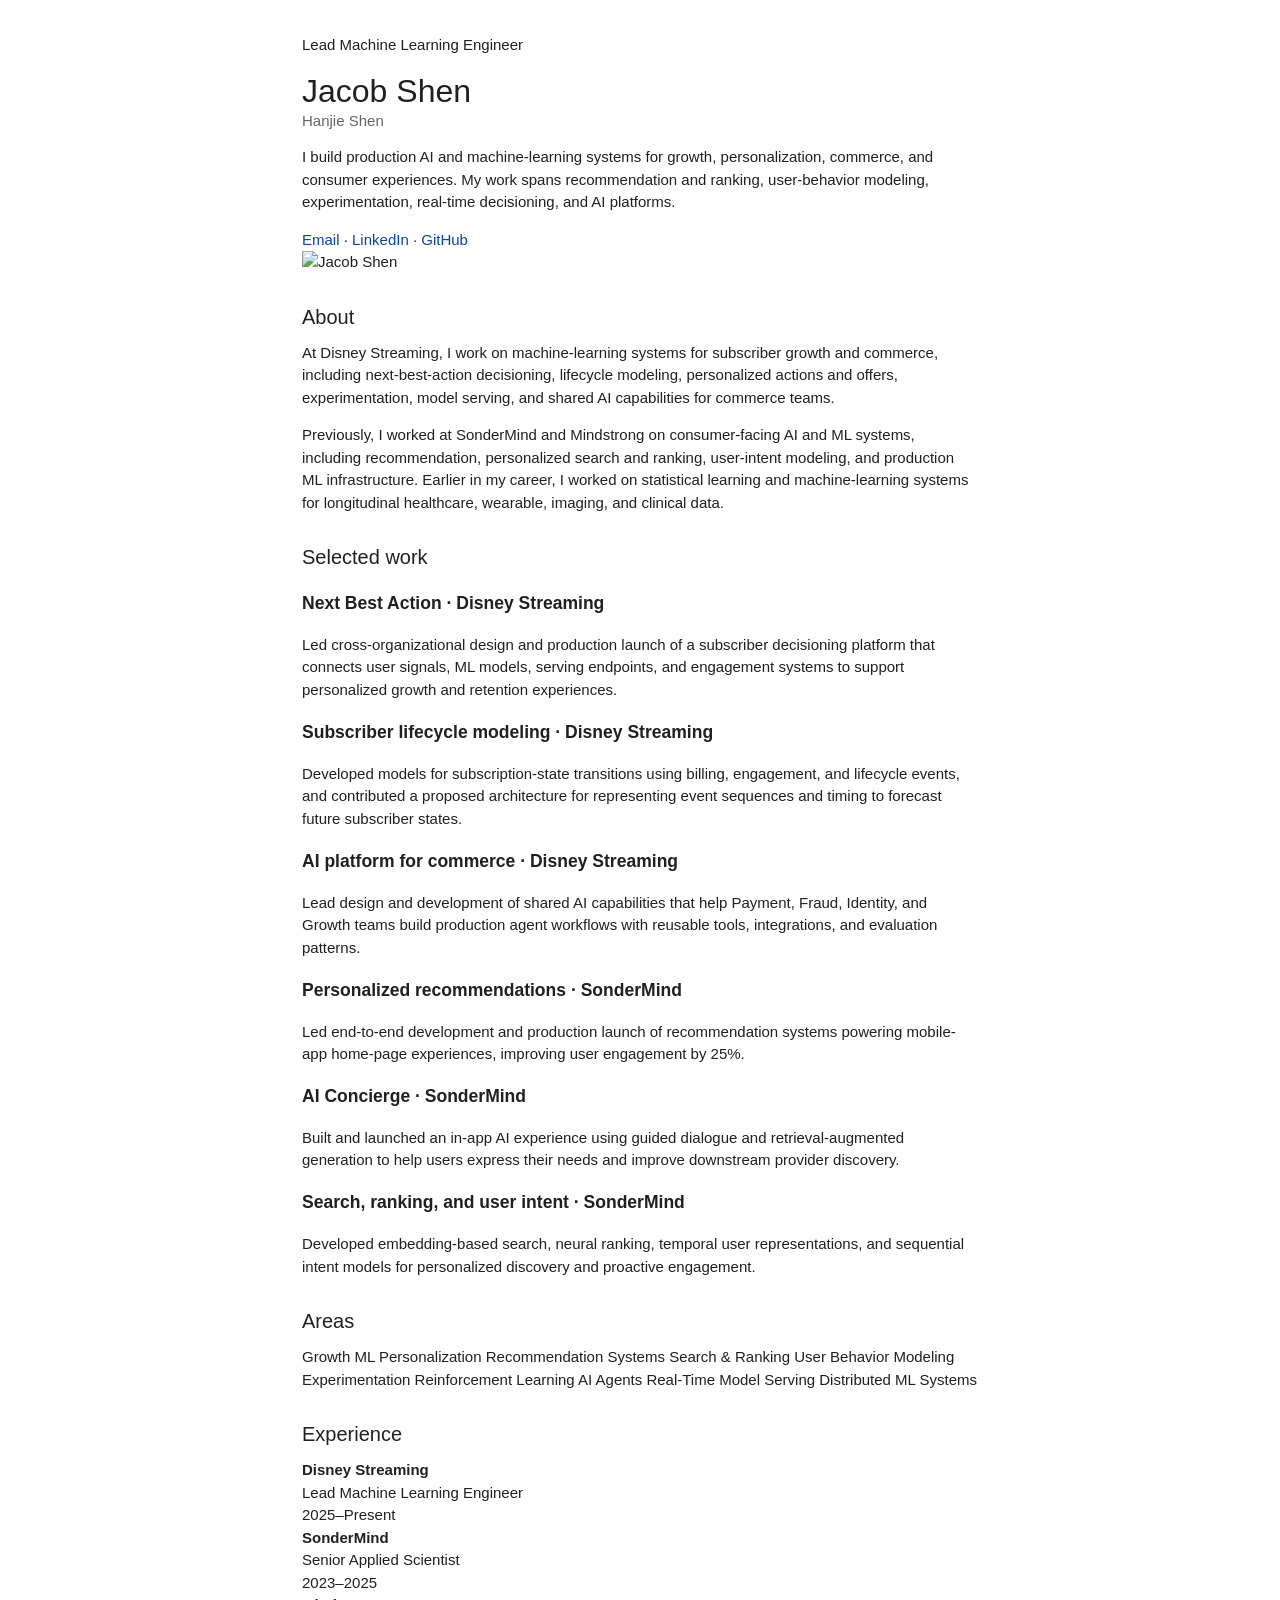
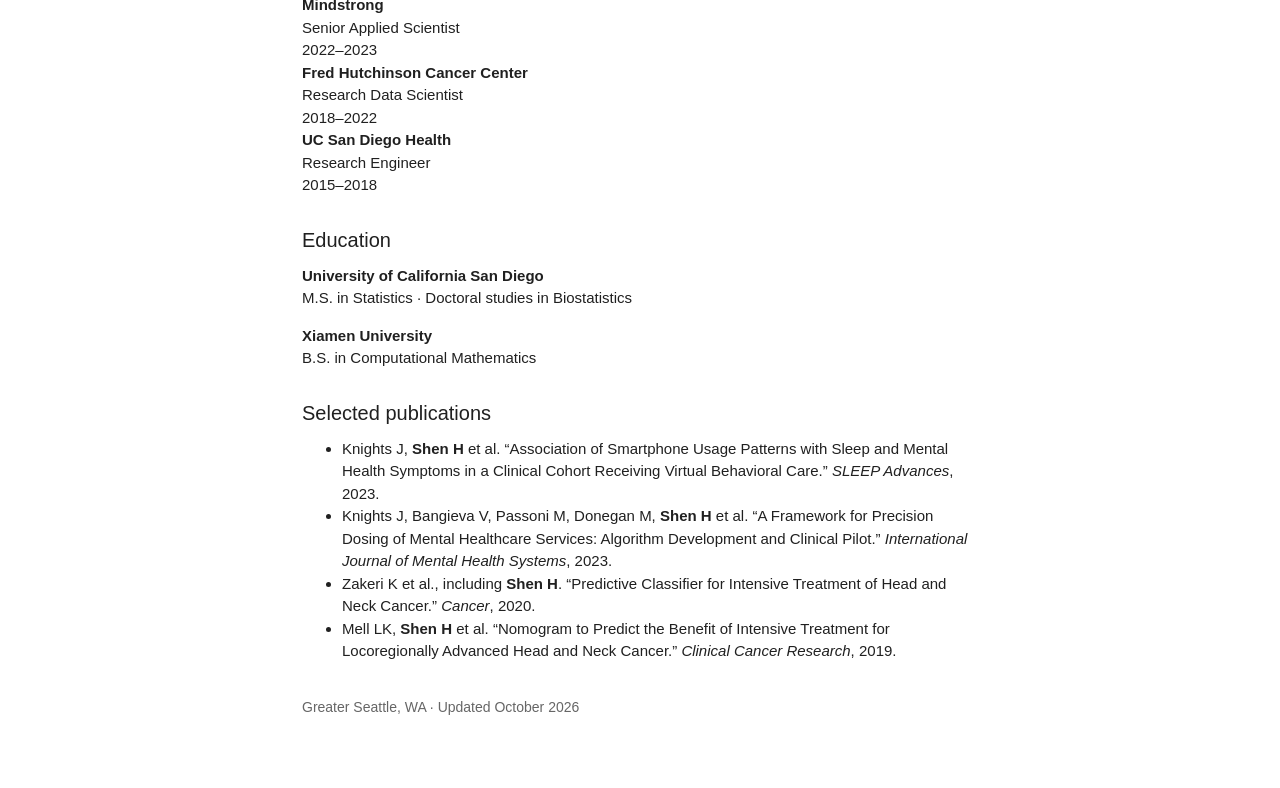
==== index.html @ 27d429d8 "Refine personal website content and structure" ====
<!doctype html>
<html lang="en">
  <head>
    <meta charset="utf-8" />
    <meta name="viewport" content="width=device-width, initial-scale=1" />
    <meta
      name="description"
      content="Jacob Shen is a Lead Machine Learning Engineer focused on growth, personalization, commerce, recommendation systems, and production AI platforms."
    />
    <title>Jacob Shen | Machine Learning Engineer</title>
    <link rel="stylesheet" href="styles.css" />
  </head>
  <body>
    <main>
      <header class="hero">
        <div class="hero-copy">
          <p class="eyebrow">Lead Machine Learning Engineer</p>
          <h1>Jacob Shen</h1>
          <p class="name-alt">Hanjie Shen</p>
          <p class="hero-text">
            I build production AI and machine-learning systems for growth, personalization,
            commerce, and consumer experiences. My work spans recommendation and ranking,
            user-behavior modeling, experimentation, real-time decisioning, and AI platforms.
          </p>
          <p class="links">
            <a href="mailto:jacobshen18@gmail.com">Email</a>
            <span>·</span>
            <a href="https://www.linkedin.com/in/jacobshen18/">LinkedIn</a>
            <span>·</span>
            <a href="https://github.com/jacobshen18">GitHub</a>
          </p>
        </div>
        <img
          src="https://avatars.githubusercontent.com/u/14798768?v=4"
          alt="Jacob Shen"
          class="portrait"
        />
      </header>

      <section>
        <h2>About</h2>
        <p>
          At Disney Streaming, I work on machine-learning systems for subscriber growth and
          commerce, including next-best-action decisioning, lifecycle modeling, personalized
          actions and offers, experimentation, model serving, and shared AI capabilities for
          commerce teams.
        </p>
        <p>
          Previously, I worked at SonderMind and Mindstrong on consumer-facing AI and ML systems,
          including recommendation, personalized search and ranking, user-intent modeling, and
          production ML infrastructure. Earlier in my career, I worked on statistical learning and
          machine-learning systems for longitudinal healthcare, wearable, imaging, and clinical data.
        </p>
      </section>

      <section>
        <h2>Selected work</h2>
        <div class="work-list">
          <article class="work-item">
            <h3>Next Best Action · Disney Streaming</h3>
            <p>
              Led cross-organizational design and production launch of a subscriber decisioning
              platform that connects user signals, ML models, serving endpoints, and engagement
              systems to support personalized growth and retention experiences.
            </p>
          </article>

          <article class="work-item">
            <h3>Subscriber lifecycle modeling · Disney Streaming</h3>
            <p>
              Developed models for subscription-state transitions using billing, engagement, and
              lifecycle events, and contributed a proposed architecture for representing event
              sequences and timing to forecast future subscriber states.
            </p>
          </article>

          <article class="work-item">
            <h3>AI platform for commerce · Disney Streaming</h3>
            <p>
              Lead design and development of shared AI capabilities that help Payment, Fraud,
              Identity, and Growth teams build production agent workflows with reusable tools,
              integrations, and evaluation patterns.
            </p>
          </article>

          <article class="work-item">
            <h3>Personalized recommendations · SonderMind</h3>
            <p>
              Led end-to-end development and production launch of recommendation systems powering
              mobile-app home-page experiences, improving user engagement by 25%.
            </p>
          </article>

          <article class="work-item">
            <h3>AI Concierge · SonderMind</h3>
            <p>
              Built and launched an in-app AI experience using guided dialogue and retrieval-augmented
              generation to help users express their needs and improve downstream provider discovery.
            </p>
          </article>

          <article class="work-item">
            <h3>Search, ranking, and user intent · SonderMind</h3>
            <p>
              Developed embedding-based search, neural ranking, temporal user representations, and
              sequential intent models for personalized discovery and proactive engagement.
            </p>
          </article>
        </div>
      </section>

      <section>
        <h2>Areas</h2>
        <div class="tags" aria-label="Areas of expertise">
          <span>Growth ML</span>
          <span>Personalization</span>
          <span>Recommendation Systems</span>
          <span>Search &amp; Ranking</span>
          <span>User Behavior Modeling</span>
          <span>Experimentation</span>
          <span>Reinforcement Learning</span>
          <span>AI Agents</span>
          <span>Real-Time Model Serving</span>
          <span>Distributed ML Systems</span>
        </div>
      </section>

      <section>
        <h2>Experience</h2>
        <div class="timeline">
          <div class="timeline-row">
            <div><strong>Disney Streaming</strong><br /><span>Lead Machine Learning Engineer</span></div>
            <time>2025–Present</time>
          </div>
          <div class="timeline-row">
            <div><strong>SonderMind</strong><br /><span>Senior Applied Scientist</span></div>
            <time>2023–2025</time>
          </div>
          <div class="timeline-row">
            <div><strong>Mindstrong</strong><br /><span>Senior Applied Scientist</span></div>
            <time>2022–2023</time>
          </div>
          <div class="timeline-row">
            <div><strong>Fred Hutchinson Cancer Center</strong><br /><span>Research Data Scientist</span></div>
            <time>2018–2022</time>
          </div>
          <div class="timeline-row">
            <div><strong>UC San Diego Health</strong><br /><span>Research Engineer</span></div>
            <time>2015–2018</time>
          </div>
        </div>
      </section>

      <section>
        <h2>Education</h2>
        <p>
          <strong>University of California San Diego</strong><br />
          M.S. in Statistics · Doctoral studies in Biostatistics
        </p>
        <p>
          <strong>Xiamen University</strong><br />
          B.S. in Computational Mathematics
        </p>
      </section>

      <section>
        <h2>Selected publications</h2>
        <ul class="publications">
          <li>
            Knights J, <strong>Shen H</strong> et al. “Association of Smartphone Usage Patterns with
            Sleep and Mental Health Symptoms in a Clinical Cohort Receiving Virtual Behavioral Care.”
            <em>SLEEP Advances</em>, 2023.
          </li>
          <li>
            Knights J, Bangieva V, Passoni M, Donegan M, <strong>Shen H</strong> et al. “A Framework
            for Precision Dosing of Mental Healthcare Services: Algorithm Development and Clinical
            Pilot.” <em>International Journal of Mental Health Systems</em>, 2023.
          </li>
          <li>
            Zakeri K et al., including <strong>Shen H</strong>. “Predictive Classifier for Intensive
            Treatment of Head and Neck Cancer.” <em>Cancer</em>, 2020.
          </li>
          <li>
            Mell LK, <strong>Shen H</strong> et al. “Nomogram to Predict the Benefit of Intensive
            Treatment for Locoregionally Advanced Head and Neck Cancer.”
            <em>Clinical Cancer Research</em>, 2019.
          </li>
        </ul>
      </section>

      <footer>
        <p>Greater Seattle, WA · Updated October 2026</p>
      </footer>
    </main>
  </body>
</html>
---- styles.css ----
:root {
  --text: #202020;
  --muted: #666666;
  --link: #0645ad;
  --rule: #dddddd;
}

* {
  box-sizing: border-box;
}

body {
  margin: 0;
  color: var(--text);
  background: #ffffff;
  font-family: Arial, Helvetica, sans-serif;
  font-size: 15px;
  line-height: 1.5;
}

main {
  max-width: 720px;
  margin: 0 auto;
  padding: 34px 22px 56px;
}

h1,
h2,
p,
ul {
  margin-top: 0;
}

h1 {
  margin-bottom: 0;
  font-size: 32px;
  font-weight: 500;
  line-height: 1.2;
}

h2 {
  margin: 28px 0 10px;
  font-size: 20px;
  font-weight: 500;
}

a {
  color: var(--link);
  text-decoration: none;
}

a:hover {
  text-decoration: underline;
}

.name-alt {
  color: var(--muted);
  margin-bottom: 14px;
}

.intro-block {
  display: grid;
  grid-template-columns: minmax(0, 1fr) 150px;
  gap: 22px;
  align-items: start;
  margin-bottom: 18px;
}

.links {
  margin-bottom: 0;
}

.portrait {
  width: 150px;
  height: 150px;
  object-fit: cover;
}

footer {
  margin-top: 34px;
  color: var(--muted);
  font-size: 14px;
}

@media (max-width: 620px) {
  body {
    font-size: 16px;
  }

  main {
    padding: 28px 18px 48px;
  }

  .intro-block {
    grid-template-columns: 1fr;
  }

  .portrait {
    width: 150px;
    height: 150px;
  }
}
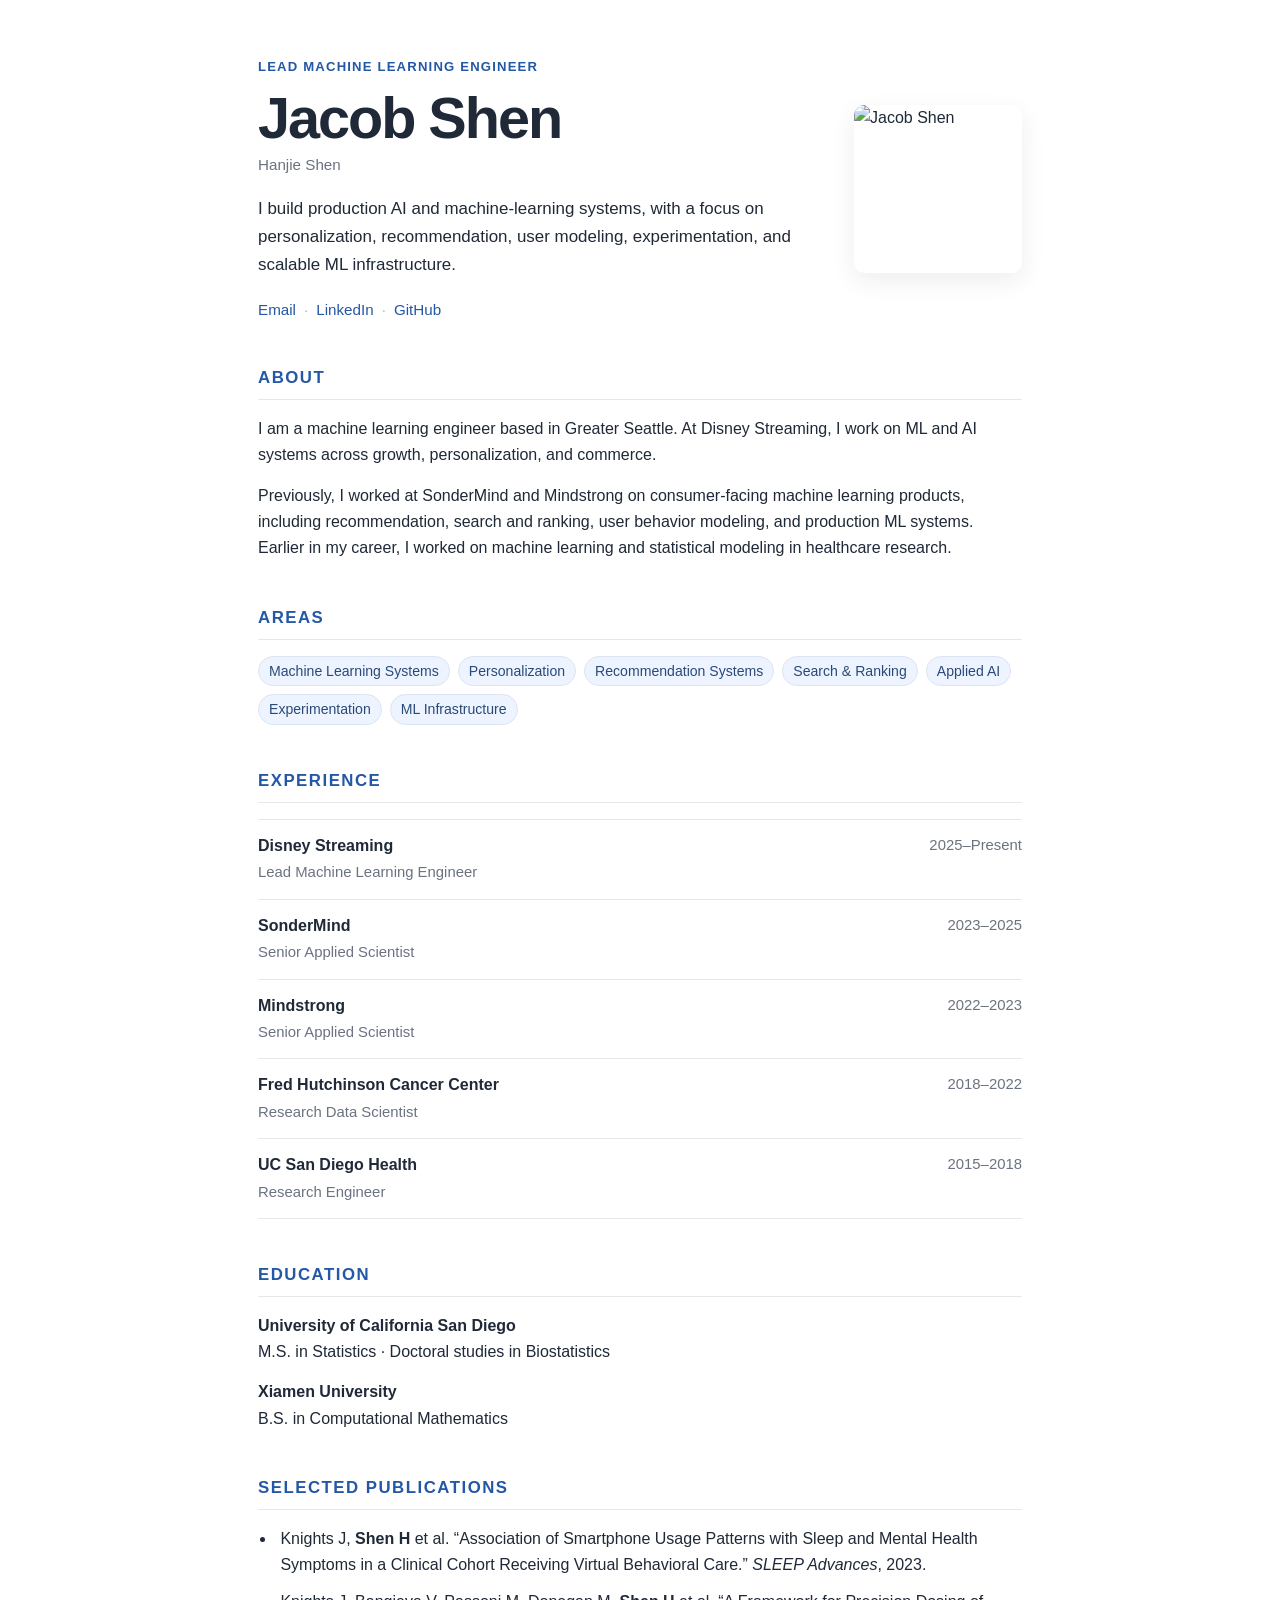
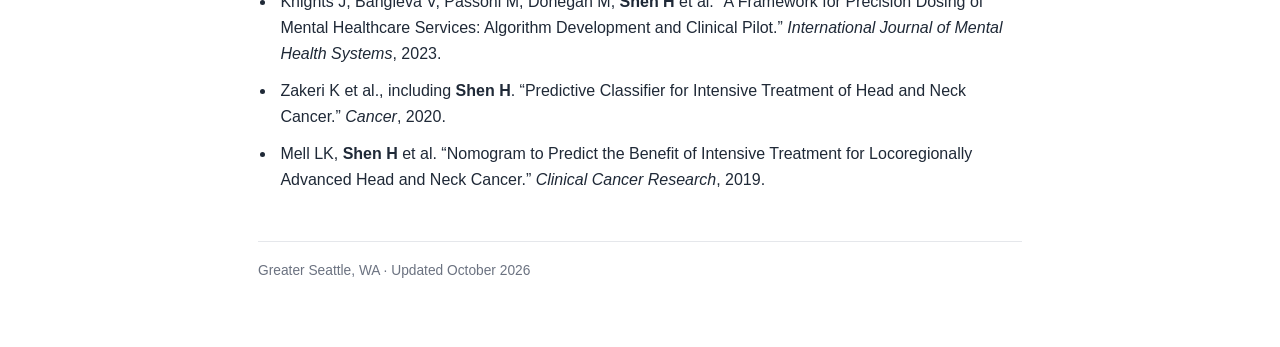
==== commit 3b279f36: "Simplify personal site content" ====
--- a/index.html
+++ b/index.html
@@ -5,7 +5,7 @@
     <meta name="viewport" content="width=device-width, initial-scale=1" />
     <meta
       name="description"
-      content="Jacob Shen is a Lead Machine Learning Engineer focused on growth, personalization, commerce, recommendation systems, and production AI platforms."
+      content="Jacob Shen is a Lead Machine Learning Engineer working on production AI and machine learning systems."
     />
     <title>Jacob Shen | Machine Learning Engineer</title>
     <link rel="stylesheet" href="styles.css" />
@@ -18,9 +18,8 @@
           <h1>Jacob Shen</h1>
           <p class="name-alt">Hanjie Shen</p>
           <p class="hero-text">
-            I build production AI and machine-learning systems for growth, personalization,
-            commerce, and consumer experiences. My work spans recommendation and ranking,
-            user-behavior modeling, experimentation, real-time decisioning, and AI platforms.
+            I build production AI and machine-learning systems, with a focus on personalization,
+            recommendation, user modeling, experimentation, and scalable ML infrastructure.
           </p>
           <p class="links">
             <a href="mailto:jacobshen18@gmail.com">Email</a>
@@ -40,88 +39,27 @@
       <section>
         <h2>About</h2>
         <p>
-          At Disney Streaming, I work on machine-learning systems for subscriber growth and
-          commerce, including next-best-action decisioning, lifecycle modeling, personalized
-          actions and offers, experimentation, model serving, and shared AI capabilities for
-          commerce teams.
+          I am a machine learning engineer based in Greater Seattle. At Disney Streaming, I work on
+          ML and AI systems across growth, personalization, and commerce.
         </p>
         <p>
-          Previously, I worked at SonderMind and Mindstrong on consumer-facing AI and ML systems,
-          including recommendation, personalized search and ranking, user-intent modeling, and
-          production ML infrastructure. Earlier in my career, I worked on statistical learning and
-          machine-learning systems for longitudinal healthcare, wearable, imaging, and clinical data.
+          Previously, I worked at SonderMind and Mindstrong on consumer-facing machine learning
+          products, including recommendation, search and ranking, user behavior modeling, and
+          production ML systems. Earlier in my career, I worked on machine learning and statistical
+          modeling in healthcare research.
         </p>
-      </section>
-
-      <section>
-        <h2>Selected work</h2>
-        <div class="work-list">
-          <article class="work-item">
-            <h3>Next Best Action · Disney Streaming</h3>
-            <p>
-              Led cross-organizational design and production launch of a subscriber decisioning
-              platform that connects user signals, ML models, serving endpoints, and engagement
-              systems to support personalized growth and retention experiences.
-            </p>
-          </article>
-
-          <article class="work-item">
-            <h3>Subscriber lifecycle modeling · Disney Streaming</h3>
-            <p>
-              Developed models for subscription-state transitions using billing, engagement, and
-              lifecycle events, and contributed a proposed architecture for representing event
-              sequences and timing to forecast future subscriber states.
-            </p>
-          </article>
-
-          <article class="work-item">
-            <h3>AI platform for commerce · Disney Streaming</h3>
-            <p>
-              Lead design and development of shared AI capabilities that help Payment, Fraud,
-              Identity, and Growth teams build production agent workflows with reusable tools,
-              integrations, and evaluation patterns.
-            </p>
-          </article>
-
-          <article class="work-item">
-            <h3>Personalized recommendations · SonderMind</h3>
-            <p>
-              Led end-to-end development and production launch of recommendation systems powering
-              mobile-app home-page experiences, improving user engagement by 25%.
-            </p>
-          </article>
-
-          <article class="work-item">
-            <h3>AI Concierge · SonderMind</h3>
-            <p>
-              Built and launched an in-app AI experience using guided dialogue and retrieval-augmented
-              generation to help users express their needs and improve downstream provider discovery.
-            </p>
-          </article>
-
-          <article class="work-item">
-            <h3>Search, ranking, and user intent · SonderMind</h3>
-            <p>
-              Developed embedding-based search, neural ranking, temporal user representations, and
-              sequential intent models for personalized discovery and proactive engagement.
-            </p>
-          </article>
-        </div>
       </section>
 
       <section>
         <h2>Areas</h2>
         <div class="tags" aria-label="Areas of expertise">
-          <span>Growth ML</span>
+          <span>Machine Learning Systems</span>
           <span>Personalization</span>
           <span>Recommendation Systems</span>
           <span>Search &amp; Ranking</span>
-          <span>User Behavior Modeling</span>
+          <span>Applied AI</span>
           <span>Experimentation</span>
-          <span>Reinforcement Learning</span>
-          <span>AI Agents</span>
-          <span>Real-Time Model Serving</span>
-          <span>Distributed ML Systems</span>
+          <span>ML Infrastructure</span>
         </div>
       </section>
 
--- a/styles.css
+++ b/styles.css
@@ -1,12 +1,18 @@
 :root {
-  --text: #202020;
-  --muted: #666666;
-  --link: #0645ad;
-  --rule: #dddddd;
+  --text: #1f2937;
+  --muted: #6b7280;
+  --accent: #2457a6;
+  --accent-soft: #eef4ff;
+  --rule: #e5e7eb;
+  --surface: #f8fafc;
 }
 
 * {
   box-sizing: border-box;
+}
+
+html {
+  scroll-behavior: smooth;
 }
 
 body {
@@ -14,89 +20,217 @@
   color: var(--text);
   background: #ffffff;
   font-family: Arial, Helvetica, sans-serif;
-  font-size: 15px;
-  line-height: 1.5;
+  font-size: 16px;
+  line-height: 1.65;
+  -webkit-font-smoothing: antialiased;
 }
 
 main {
-  max-width: 720px;
+  max-width: 820px;
   margin: 0 auto;
-  padding: 34px 22px 56px;
+  padding: 56px 28px 64px;
 }
 
 h1,
 h2,
+h3,
 p,
 ul {
   margin-top: 0;
 }
 
 h1 {
-  margin-bottom: 0;
-  font-size: 32px;
-  font-weight: 500;
+  margin: 0 0 4px;
+  font-size: clamp(2.4rem, 6vw, 3.6rem);
+  font-weight: 700;
+  letter-spacing: -0.035em;
+  line-height: 1.05;
+}
+
+h2 {
+  margin: 42px 0 16px;
+  padding-bottom: 7px;
+  border-bottom: 1px solid var(--rule);
+  color: var(--accent);
+  font-size: 1.05rem;
+  font-weight: 700;
+  letter-spacing: 0.09em;
+  text-transform: uppercase;
+}
+
+h3 {
+  margin-bottom: 6px;
+  font-size: 1rem;
+  font-weight: 700;
+  line-height: 1.35;
+}
+
+p {
+  margin-bottom: 14px;
+}
+
+a {
+  color: var(--accent);
+  text-decoration: none;
+  text-underline-offset: 3px;
+}
+
+a:hover,
+a:focus-visible {
+  text-decoration: underline;
+}
+
+.hero {
+  display: grid;
+  grid-template-columns: minmax(0, 1fr) 168px;
+  gap: 34px;
+  align-items: center;
+  margin-bottom: 10px;
+}
+
+.eyebrow {
+  margin-bottom: 10px;
+  color: var(--accent);
+  font-size: 0.82rem;
+  font-weight: 700;
+  letter-spacing: 0.09em;
+  text-transform: uppercase;
+}
+
+.name-alt {
+  margin-bottom: 18px;
+  color: var(--muted);
+  font-size: 0.95rem;
+}
+
+.hero-text {
+  max-width: 620px;
+  margin-bottom: 18px;
+  font-size: 1.06rem;
+}
+
+.links {
+  display: flex;
+  flex-wrap: wrap;
+  gap: 8px;
+  margin-bottom: 0;
+  font-size: 0.95rem;
+}
+
+.links span {
+  color: #b0b7c3;
+}
+
+.portrait {
+  width: 168px;
+  height: 168px;
+  border-radius: 10px;
+  object-fit: cover;
+  box-shadow: 0 8px 24px rgba(31, 41, 55, 0.08);
+}
+
+.work-list {
+  display: grid;
+  gap: 0;
+}
+
+.work-item {
+  padding: 17px 0;
+  border-bottom: 1px solid var(--rule);
+}
+
+.work-item:first-child {
+  padding-top: 0;
+}
+
+.work-item:last-child {
+  border-bottom: 0;
+  padding-bottom: 0;
+}
+
+.work-item p {
+  margin-bottom: 0;
+  color: #374151;
+}
+
+.tags {
+  display: flex;
+  flex-wrap: wrap;
+  gap: 8px;
+}
+
+.tags span {
+  padding: 6px 10px;
+  border: 1px solid #dbe4f0;
+  border-radius: 999px;
+  background: var(--accent-soft);
+  color: #294a78;
+  font-size: 0.88rem;
   line-height: 1.2;
 }
 
-h2 {
-  margin: 28px 0 10px;
-  font-size: 20px;
-  font-weight: 500;
-}
-
-a {
-  color: var(--link);
-  text-decoration: none;
-}
-
-a:hover {
-  text-decoration: underline;
-}
-
-.name-alt {
+.timeline {
+  border-top: 1px solid var(--rule);
+}
+
+.timeline-row {
+  display: grid;
+  grid-template-columns: minmax(0, 1fr) auto;
+  gap: 20px;
+  padding: 13px 0;
+  border-bottom: 1px solid var(--rule);
+}
+
+.timeline-row span,
+.timeline-row time {
   color: var(--muted);
-  margin-bottom: 14px;
-}
-
-.intro-block {
-  display: grid;
-  grid-template-columns: minmax(0, 1fr) 150px;
-  gap: 22px;
-  align-items: start;
-  margin-bottom: 18px;
-}
-
-.links {
-  margin-bottom: 0;
-}
-
-.portrait {
-  width: 150px;
-  height: 150px;
-  object-fit: cover;
+  font-size: 0.93rem;
+}
+
+.publications {
+  margin-bottom: 0;
+  padding-left: 1.15rem;
+}
+
+.publications li {
+  margin-bottom: 10px;
+  padding-left: 4px;
 }
 
 footer {
-  margin-top: 34px;
+  margin-top: 48px;
+  padding-top: 18px;
+  border-top: 1px solid var(--rule);
   color: var(--muted);
-  font-size: 14px;
-}
-
-@media (max-width: 620px) {
-  body {
-    font-size: 16px;
-  }
-
+  font-size: 0.86rem;
+}
+
+footer p {
+  margin-bottom: 0;
+}
+
+@media (max-width: 680px) {
   main {
-    padding: 28px 18px 48px;
-  }
-
-  .intro-block {
+    padding: 36px 20px 48px;
+  }
+
+  .hero {
     grid-template-columns: 1fr;
+    gap: 22px;
   }
 
   .portrait {
-    width: 150px;
-    height: 150px;
-  }
-}
+    grid-row: 1;
+    width: 120px;
+    height: 120px;
+  }
+
+  .timeline-row {
+    grid-template-columns: 1fr;
+    gap: 2px;
+  }
+
+  h2 {
+    margin-top: 34px;
+  }
+}
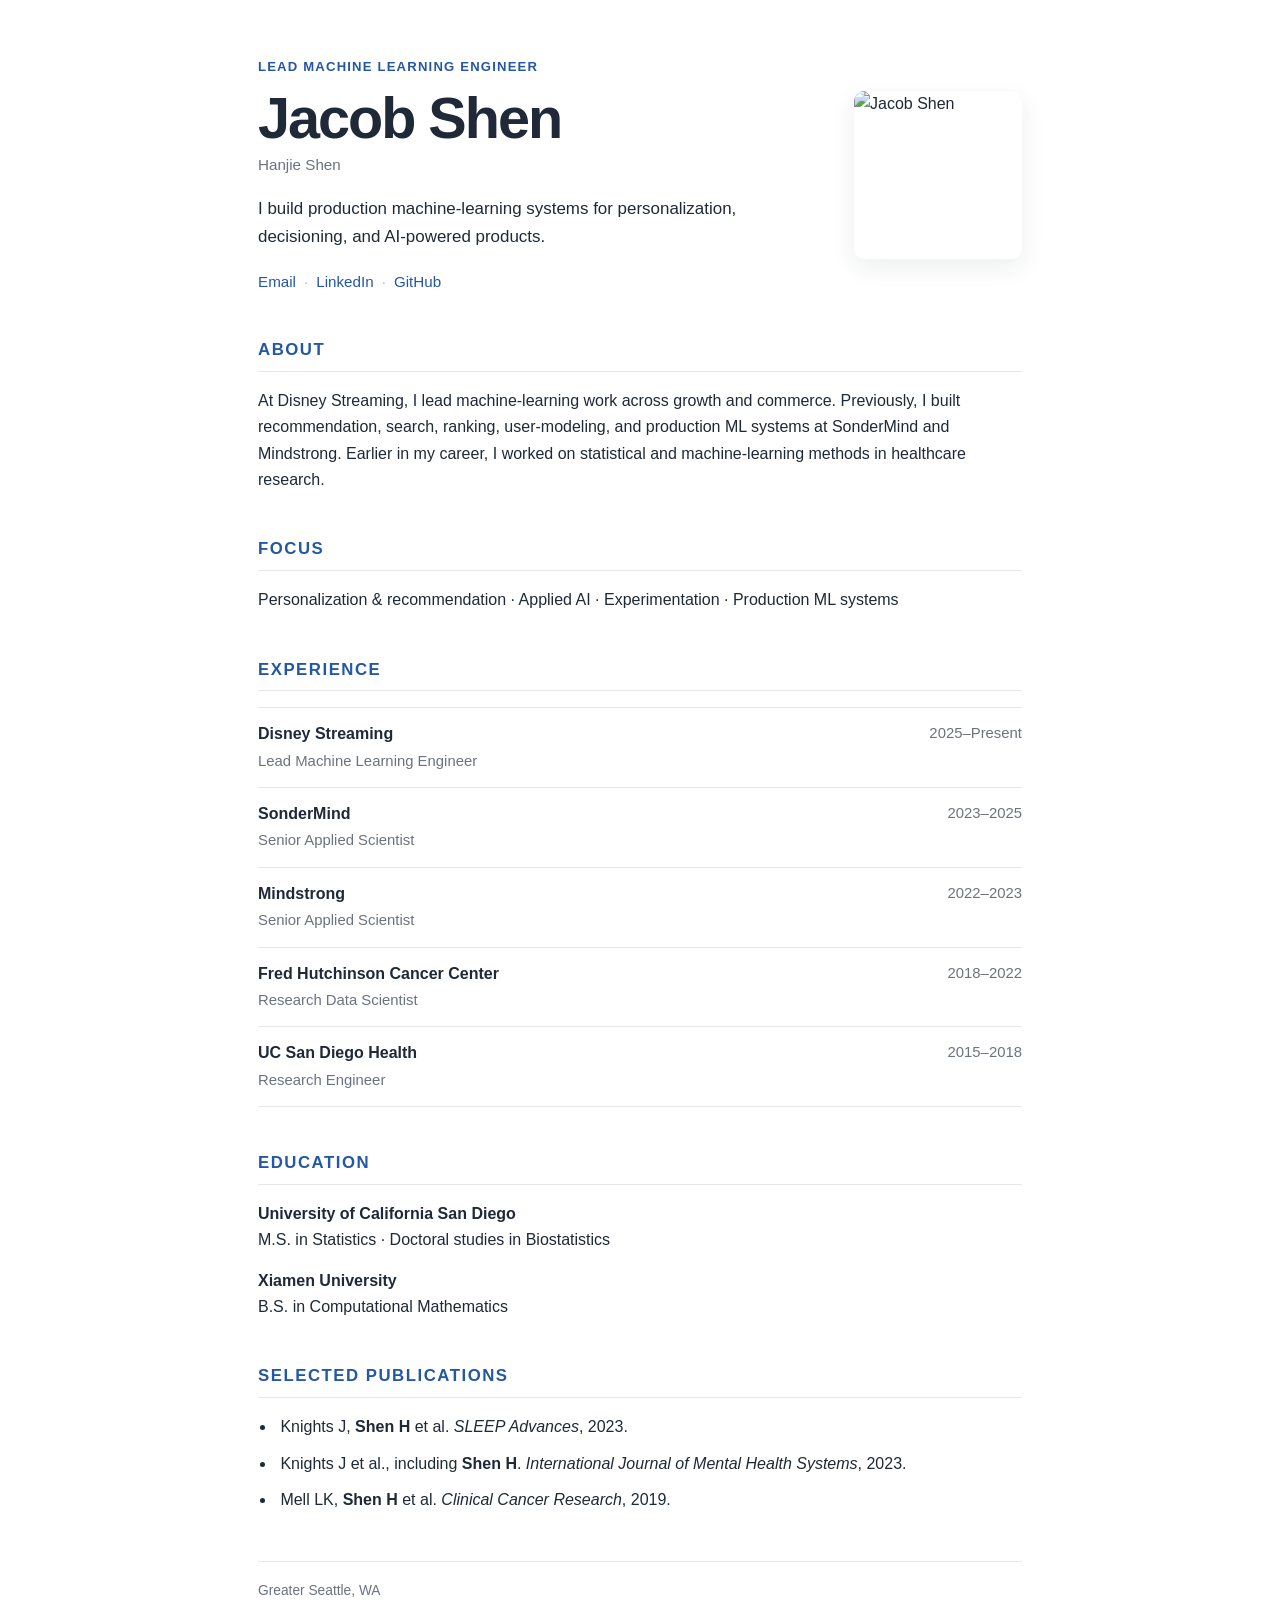
==== commit f57c72fd: "Simplify personal site for stronger concise positioning" ====
--- a/index.html
+++ b/index.html
@@ -5,7 +5,7 @@
     <meta name="viewport" content="width=device-width, initial-scale=1" />
     <meta
       name="description"
-      content="Jacob Shen is a Lead Machine Learning Engineer working on production AI and machine learning systems."
+      content="Jacob Shen is a Lead Machine Learning Engineer working on production ML, personalization, recommendation, and applied AI systems."
     />
     <title>Jacob Shen | Machine Learning Engineer</title>
     <link rel="stylesheet" href="styles.css" />
@@ -18,8 +18,8 @@
           <h1>Jacob Shen</h1>
           <p class="name-alt">Hanjie Shen</p>
           <p class="hero-text">
-            I build production AI and machine-learning systems, with a focus on personalization,
-            recommendation, user modeling, experimentation, and scalable ML infrastructure.
+            I build production machine-learning systems for personalization, decisioning,
+            and AI-powered products.
           </p>
           <p class="links">
             <a href="mailto:jacobshen18@gmail.com">Email</a>
@@ -39,28 +39,18 @@
       <section>
         <h2>About</h2>
         <p>
-          I am a machine learning engineer based in Greater Seattle. At Disney Streaming, I work on
-          ML and AI systems across growth, personalization, and commerce.
-        </p>
-        <p>
-          Previously, I worked at SonderMind and Mindstrong on consumer-facing machine learning
-          products, including recommendation, search and ranking, user behavior modeling, and
-          production ML systems. Earlier in my career, I worked on machine learning and statistical
-          modeling in healthcare research.
+          At Disney Streaming, I lead machine-learning work across growth and commerce.
+          Previously, I built recommendation, search, ranking, user-modeling, and production ML
+          systems at SonderMind and Mindstrong. Earlier in my career, I worked on statistical and
+          machine-learning methods in healthcare research.
         </p>
       </section>
 
       <section>
-        <h2>Areas</h2>
-        <div class="tags" aria-label="Areas of expertise">
-          <span>Machine Learning Systems</span>
-          <span>Personalization</span>
-          <span>Recommendation Systems</span>
-          <span>Search &amp; Ranking</span>
-          <span>Applied AI</span>
-          <span>Experimentation</span>
-          <span>ML Infrastructure</span>
-        </div>
+        <h2>Focus</h2>
+        <p class="focus-line">
+          Personalization &amp; recommendation · Applied AI · Experimentation · Production ML systems
+        </p>
       </section>
 
       <section>
@@ -102,32 +92,22 @@
       </section>
 
       <section>
-        <h2>Selected publications</h2>
+        <h2>Selected Publications</h2>
         <ul class="publications">
           <li>
-            Knights J, <strong>Shen H</strong> et al. “Association of Smartphone Usage Patterns with
-            Sleep and Mental Health Symptoms in a Clinical Cohort Receiving Virtual Behavioral Care.”
-            <em>SLEEP Advances</em>, 2023.
+            Knights J, <strong>Shen H</strong> et al. <em>SLEEP Advances</em>, 2023.
           </li>
           <li>
-            Knights J, Bangieva V, Passoni M, Donegan M, <strong>Shen H</strong> et al. “A Framework
-            for Precision Dosing of Mental Healthcare Services: Algorithm Development and Clinical
-            Pilot.” <em>International Journal of Mental Health Systems</em>, 2023.
+            Knights J et al., including <strong>Shen H</strong>. <em>International Journal of Mental Health Systems</em>, 2023.
           </li>
           <li>
-            Zakeri K et al., including <strong>Shen H</strong>. “Predictive Classifier for Intensive
-            Treatment of Head and Neck Cancer.” <em>Cancer</em>, 2020.
-          </li>
-          <li>
-            Mell LK, <strong>Shen H</strong> et al. “Nomogram to Predict the Benefit of Intensive
-            Treatment for Locoregionally Advanced Head and Neck Cancer.”
-            <em>Clinical Cancer Research</em>, 2019.
+            Mell LK, <strong>Shen H</strong> et al. <em>Clinical Cancer Research</em>, 2019.
           </li>
         </ul>
       </section>
 
       <footer>
-        <p>Greater Seattle, WA · Updated October 2026</p>
+        <p>Greater Seattle, WA</p>
       </footer>
     </main>
   </body>
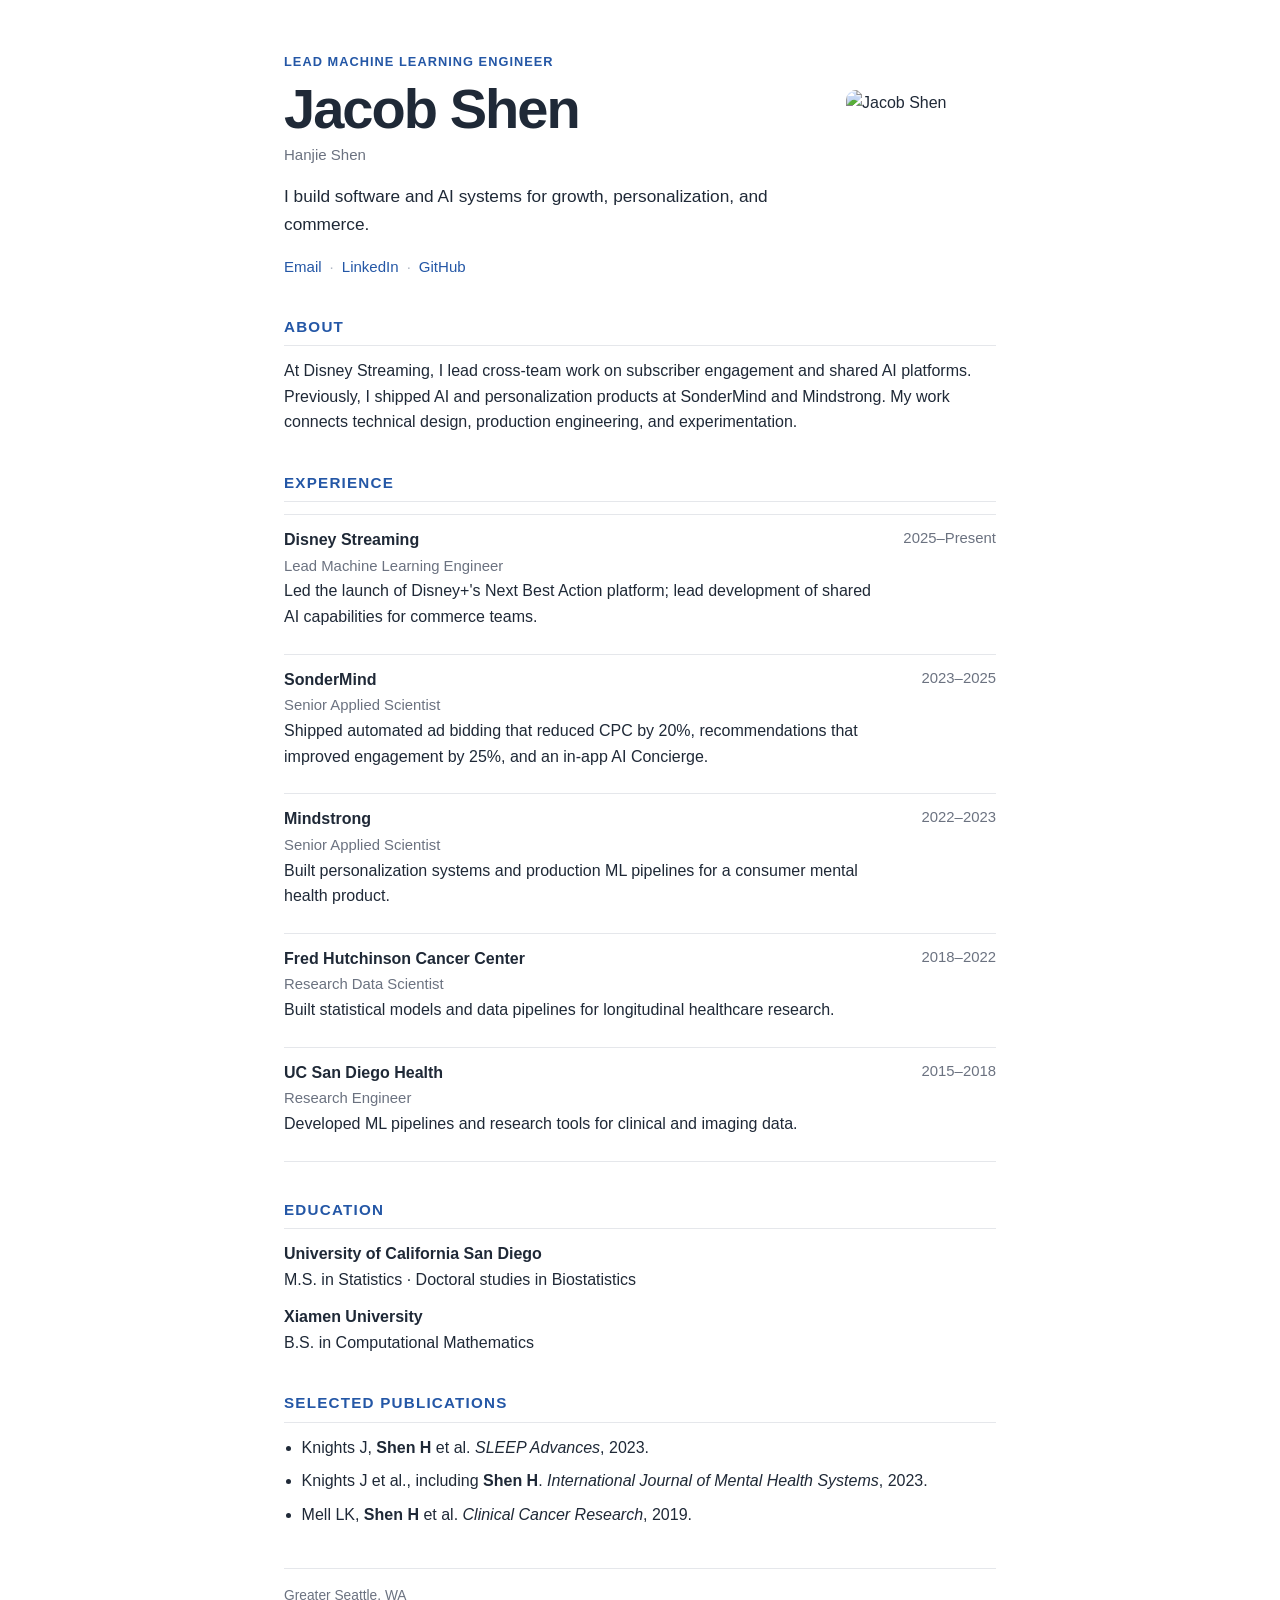
==== commit 55e320f9: "Emphasize growth engineering and shipped AI products" ====
--- a/index.html
+++ b/index.html
@@ -5,9 +5,9 @@
     <meta name="viewport" content="width=device-width, initial-scale=1" />
     <meta
       name="description"
-      content="Jacob Shen is a Lead Machine Learning Engineer working on production ML, personalization, recommendation, and applied AI systems."
+      content="Jacob Shen is a Lead Machine Learning Engineer at Disney, building software and AI systems for growth, personalization, and commerce."
     />
-    <title>Jacob Shen | Machine Learning Engineer</title>
+    <title>Jacob Shen | Growth &amp; Applied AI</title>
     <link rel="stylesheet" href="styles.css" />
   </head>
   <body>
@@ -18,8 +18,7 @@
           <h1>Jacob Shen</h1>
           <p class="name-alt">Hanjie Shen</p>
           <p class="hero-text">
-            I build production machine-learning systems for personalization, decisioning,
-            and AI-powered products.
+            I build software and AI systems for growth, personalization, and commerce.
           </p>
           <p class="links">
             <a href="mailto:jacobshen18@gmail.com">Email</a>
@@ -39,17 +38,9 @@
       <section>
         <h2>About</h2>
         <p>
-          At Disney Streaming, I lead machine-learning work across growth and commerce.
-          Previously, I built recommendation, search, ranking, user-modeling, and production ML
-          systems at SonderMind and Mindstrong. Earlier in my career, I worked on statistical and
-          machine-learning methods in healthcare research.
-        </p>
-      </section>
-
-      <section>
-        <h2>Focus</h2>
-        <p class="focus-line">
-          Personalization &amp; recommendation · Applied AI · Experimentation · Production ML systems
+          At Disney Streaming, I lead cross-team work on subscriber engagement and shared AI
+          platforms. Previously, I shipped AI and personalization products at SonderMind and
+          Mindstrong. My work connects technical design, production engineering, and experimentation.
         </p>
       </section>
 
@@ -57,23 +48,38 @@
         <h2>Experience</h2>
         <div class="timeline">
           <div class="timeline-row">
-            <div><strong>Disney Streaming</strong><br /><span>Lead Machine Learning Engineer</span></div>
+            <div>
+              <strong>Disney Streaming</strong><br /><span>Lead Machine Learning Engineer</span>
+              <p class="experience-copy">Led the launch of Disney+'s Next Best Action platform; lead development of shared AI capabilities for commerce teams.</p>
+            </div>
             <time>2025–Present</time>
           </div>
           <div class="timeline-row">
-            <div><strong>SonderMind</strong><br /><span>Senior Applied Scientist</span></div>
+            <div>
+              <strong>SonderMind</strong><br /><span>Senior Applied Scientist</span>
+              <p class="experience-copy">Shipped automated ad bidding that reduced CPC by 20%, recommendations that improved engagement by 25%, and an in-app AI Concierge.</p>
+            </div>
             <time>2023–2025</time>
           </div>
           <div class="timeline-row">
-            <div><strong>Mindstrong</strong><br /><span>Senior Applied Scientist</span></div>
+            <div>
+              <strong>Mindstrong</strong><br /><span>Senior Applied Scientist</span>
+              <p class="experience-copy">Built personalization systems and production ML pipelines for a consumer mental health product.</p>
+            </div>
             <time>2022–2023</time>
           </div>
           <div class="timeline-row">
-            <div><strong>Fred Hutchinson Cancer Center</strong><br /><span>Research Data Scientist</span></div>
+            <div>
+              <strong>Fred Hutchinson Cancer Center</strong><br /><span>Research Data Scientist</span>
+              <p class="experience-copy">Built statistical models and data pipelines for longitudinal healthcare research.</p>
+            </div>
             <time>2018–2022</time>
           </div>
           <div class="timeline-row">
-            <div><strong>UC San Diego Health</strong><br /><span>Research Engineer</span></div>
+            <div>
+              <strong>UC San Diego Health</strong><br /><span>Research Engineer</span>
+              <p class="experience-copy">Developed ML pipelines and research tools for clinical and imaging data.</p>
+            </div>
             <time>2015–2018</time>
           </div>
         </div>
--- a/styles.css
+++ b/styles.css
@@ -2,17 +2,11 @@
   --text: #1f2937;
   --muted: #6b7280;
   --accent: #2457a6;
-  --accent-soft: #eef4ff;
   --rule: #e5e7eb;
-  --surface: #f8fafc;
 }
 
 * {
   box-sizing: border-box;
-}
-
-html {
-  scroll-behavior: smooth;
 }
 
 body {
@@ -21,52 +15,44 @@
   background: #ffffff;
   font-family: Arial, Helvetica, sans-serif;
   font-size: 16px;
-  line-height: 1.65;
+  line-height: 1.6;
   -webkit-font-smoothing: antialiased;
 }
 
 main {
-  max-width: 820px;
+  max-width: 760px;
   margin: 0 auto;
-  padding: 56px 28px 64px;
+  padding: 52px 24px 56px;
 }
 
 h1,
 h2,
-h3,
 p,
 ul {
   margin-top: 0;
 }
 
 h1 {
-  margin: 0 0 4px;
-  font-size: clamp(2.4rem, 6vw, 3.6rem);
+  margin-bottom: 4px;
+  font-size: clamp(2.5rem, 6vw, 3.5rem);
   font-weight: 700;
   letter-spacing: -0.035em;
   line-height: 1.05;
 }
 
 h2 {
-  margin: 42px 0 16px;
-  padding-bottom: 7px;
+  margin: 36px 0 12px;
+  padding-bottom: 6px;
   border-bottom: 1px solid var(--rule);
   color: var(--accent);
-  font-size: 1.05rem;
+  font-size: 0.95rem;
   font-weight: 700;
-  letter-spacing: 0.09em;
+  letter-spacing: 0.08em;
   text-transform: uppercase;
 }
 
-h3 {
-  margin-bottom: 6px;
-  font-size: 1rem;
-  font-weight: 700;
-  line-height: 1.35;
-}
-
 p {
-  margin-bottom: 14px;
+  margin-bottom: 12px;
 }
 
 a {
@@ -82,31 +68,30 @@
 
 .hero {
   display: grid;
-  grid-template-columns: minmax(0, 1fr) 168px;
-  gap: 34px;
+  grid-template-columns: minmax(0, 1fr) 150px;
+  gap: 30px;
   align-items: center;
-  margin-bottom: 10px;
 }
 
 .eyebrow {
-  margin-bottom: 10px;
+  margin-bottom: 8px;
   color: var(--accent);
-  font-size: 0.82rem;
+  font-size: 0.8rem;
   font-weight: 700;
-  letter-spacing: 0.09em;
+  letter-spacing: 0.08em;
   text-transform: uppercase;
 }
 
 .name-alt {
-  margin-bottom: 18px;
+  margin-bottom: 16px;
   color: var(--muted);
-  font-size: 0.95rem;
+  font-size: 0.94rem;
 }
 
 .hero-text {
-  max-width: 620px;
-  margin-bottom: 18px;
-  font-size: 1.06rem;
+  max-width: 560px;
+  margin-bottom: 16px;
+  font-size: 1.08rem;
 }
 
 .links {
@@ -114,7 +99,7 @@
   flex-wrap: wrap;
   gap: 8px;
   margin-bottom: 0;
-  font-size: 0.95rem;
+  font-size: 0.94rem;
 }
 
 .links span {
@@ -122,51 +107,15 @@
 }
 
 .portrait {
-  width: 168px;
-  height: 168px;
+  width: 150px;
+  height: 150px;
   border-radius: 10px;
   object-fit: cover;
-  box-shadow: 0 8px 24px rgba(31, 41, 55, 0.08);
 }
 
-.work-list {
-  display: grid;
-  gap: 0;
-}
-
-.work-item {
-  padding: 17px 0;
-  border-bottom: 1px solid var(--rule);
-}
-
-.work-item:first-child {
-  padding-top: 0;
-}
-
-.work-item:last-child {
-  border-bottom: 0;
-  padding-bottom: 0;
-}
-
-.work-item p {
+.focus-line {
   margin-bottom: 0;
   color: #374151;
-}
-
-.tags {
-  display: flex;
-  flex-wrap: wrap;
-  gap: 8px;
-}
-
-.tags span {
-  padding: 6px 10px;
-  border: 1px solid #dbe4f0;
-  border-radius: 999px;
-  background: var(--accent-soft);
-  color: #294a78;
-  font-size: 0.88rem;
-  line-height: 1.2;
 }
 
 .timeline {
@@ -177,7 +126,7 @@
   display: grid;
   grid-template-columns: minmax(0, 1fr) auto;
   gap: 20px;
-  padding: 13px 0;
+  padding: 12px 0;
   border-bottom: 1px solid var(--rule);
 }
 
@@ -189,17 +138,16 @@
 
 .publications {
   margin-bottom: 0;
-  padding-left: 1.15rem;
+  padding-left: 1.1rem;
 }
 
 .publications li {
-  margin-bottom: 10px;
-  padding-left: 4px;
+  margin-bottom: 8px;
 }
 
 footer {
-  margin-top: 48px;
-  padding-top: 18px;
+  margin-top: 40px;
+  padding-top: 16px;
   border-top: 1px solid var(--rule);
   color: var(--muted);
   font-size: 0.86rem;
@@ -209,28 +157,24 @@
   margin-bottom: 0;
 }
 
-@media (max-width: 680px) {
+@media (max-width: 640px) {
   main {
-    padding: 36px 20px 48px;
+    padding: 34px 18px 44px;
   }
 
   .hero {
     grid-template-columns: 1fr;
-    gap: 22px;
+    gap: 20px;
   }
 
   .portrait {
     grid-row: 1;
-    width: 120px;
-    height: 120px;
+    width: 112px;
+    height: 112px;
   }
 
   .timeline-row {
     grid-template-columns: 1fr;
     gap: 2px;
   }
-
-  h2 {
-    margin-top: 34px;
-  }
 }
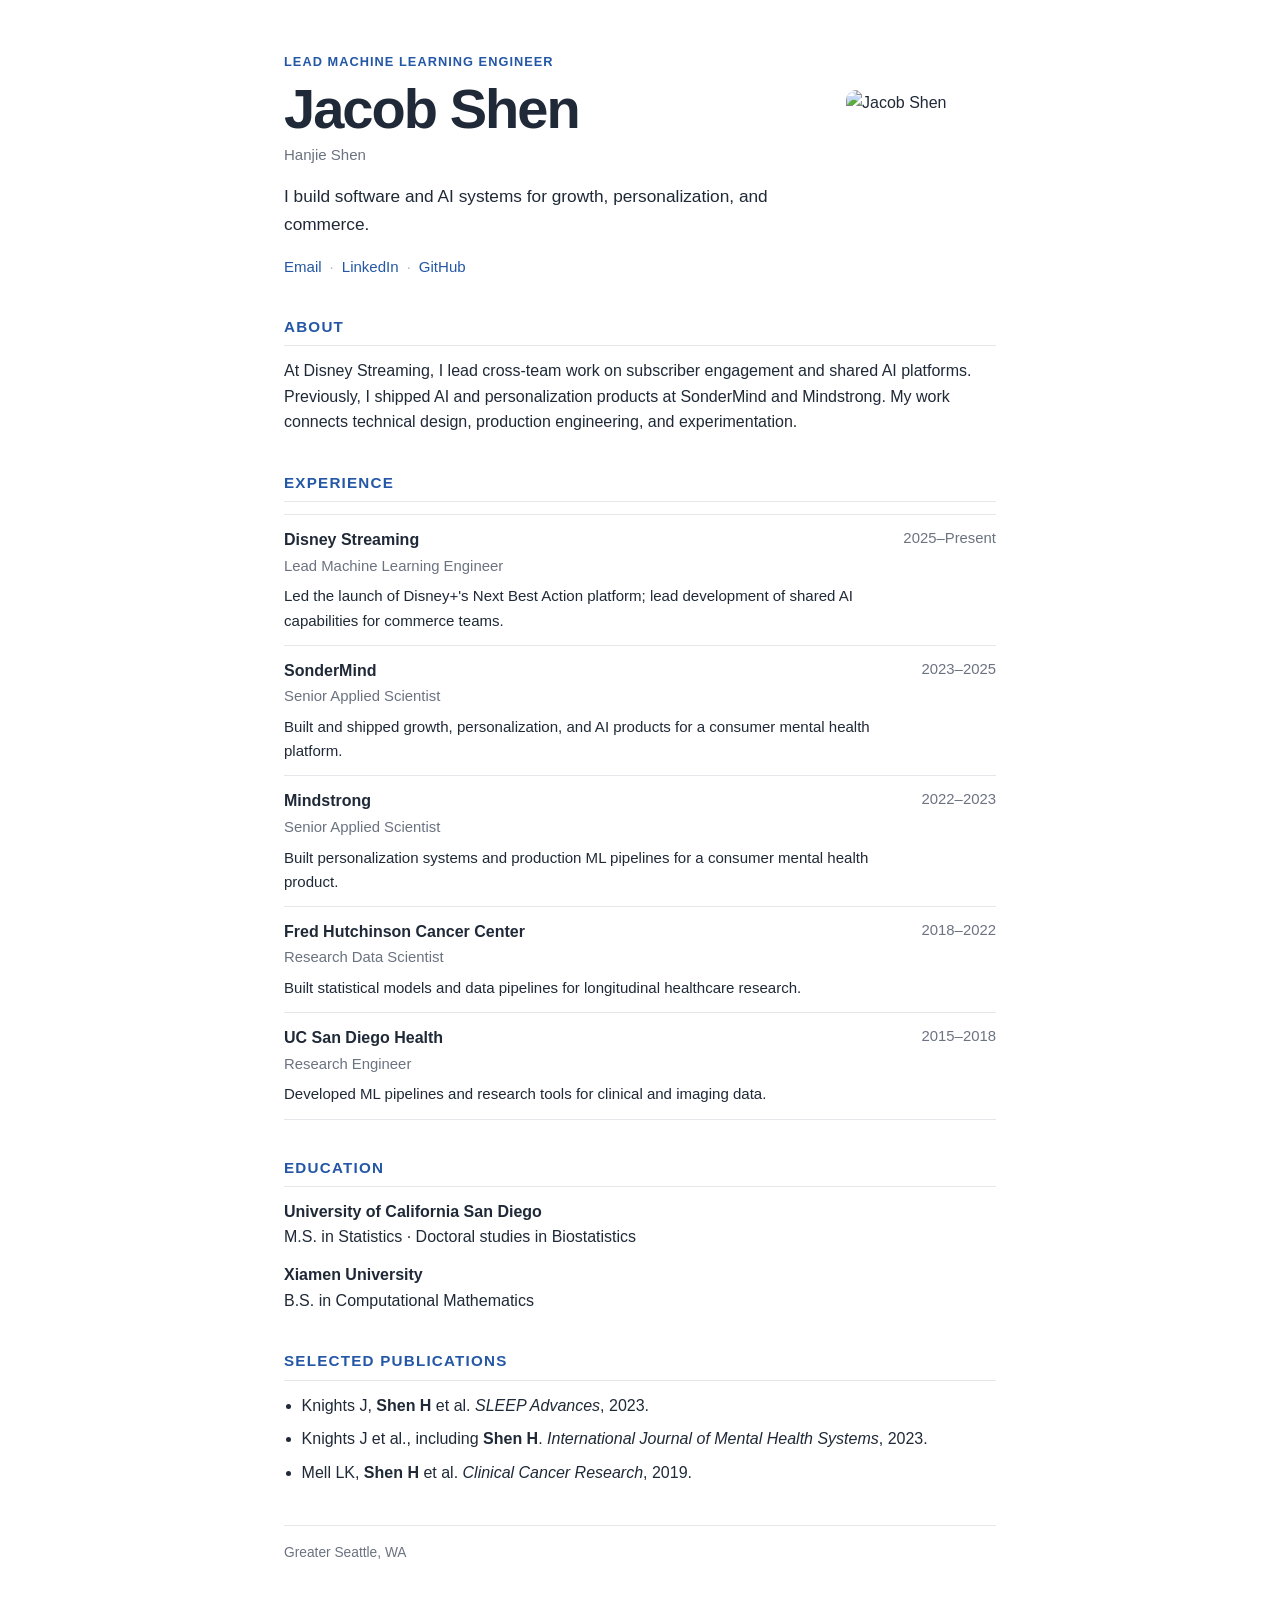
==== commit 579f3885: "Update index.html" ====
--- a/index.html
+++ b/index.html
@@ -57,7 +57,7 @@
           <div class="timeline-row">
             <div>
               <strong>SonderMind</strong><br /><span>Senior Applied Scientist</span>
-              <p class="experience-copy">Shipped automated ad bidding that reduced CPC by 20%, recommendations that improved engagement by 25%, and an in-app AI Concierge.</p>
+              <p class="experience-copy">Built and shipped growth, personalization, and AI products for a consumer mental health platform.</p>
             </div>
             <time>2023–2025</time>
           </div>
--- a/styles.css
+++ b/styles.css
@@ -113,11 +113,6 @@
   object-fit: cover;
 }
 
-.focus-line {
-  margin-bottom: 0;
-  color: #374151;
-}
-
 .timeline {
   border-top: 1px solid var(--rule);
 }
@@ -134,6 +129,15 @@
 .timeline-row time {
   color: var(--muted);
   font-size: 0.93rem;
+}
+
+.experience-copy {
+  margin: 6px 0 0;
+  font-size: 0.94rem;
+}
+
+.timeline-row time {
+  white-space: nowrap;
 }
 
 .publications {
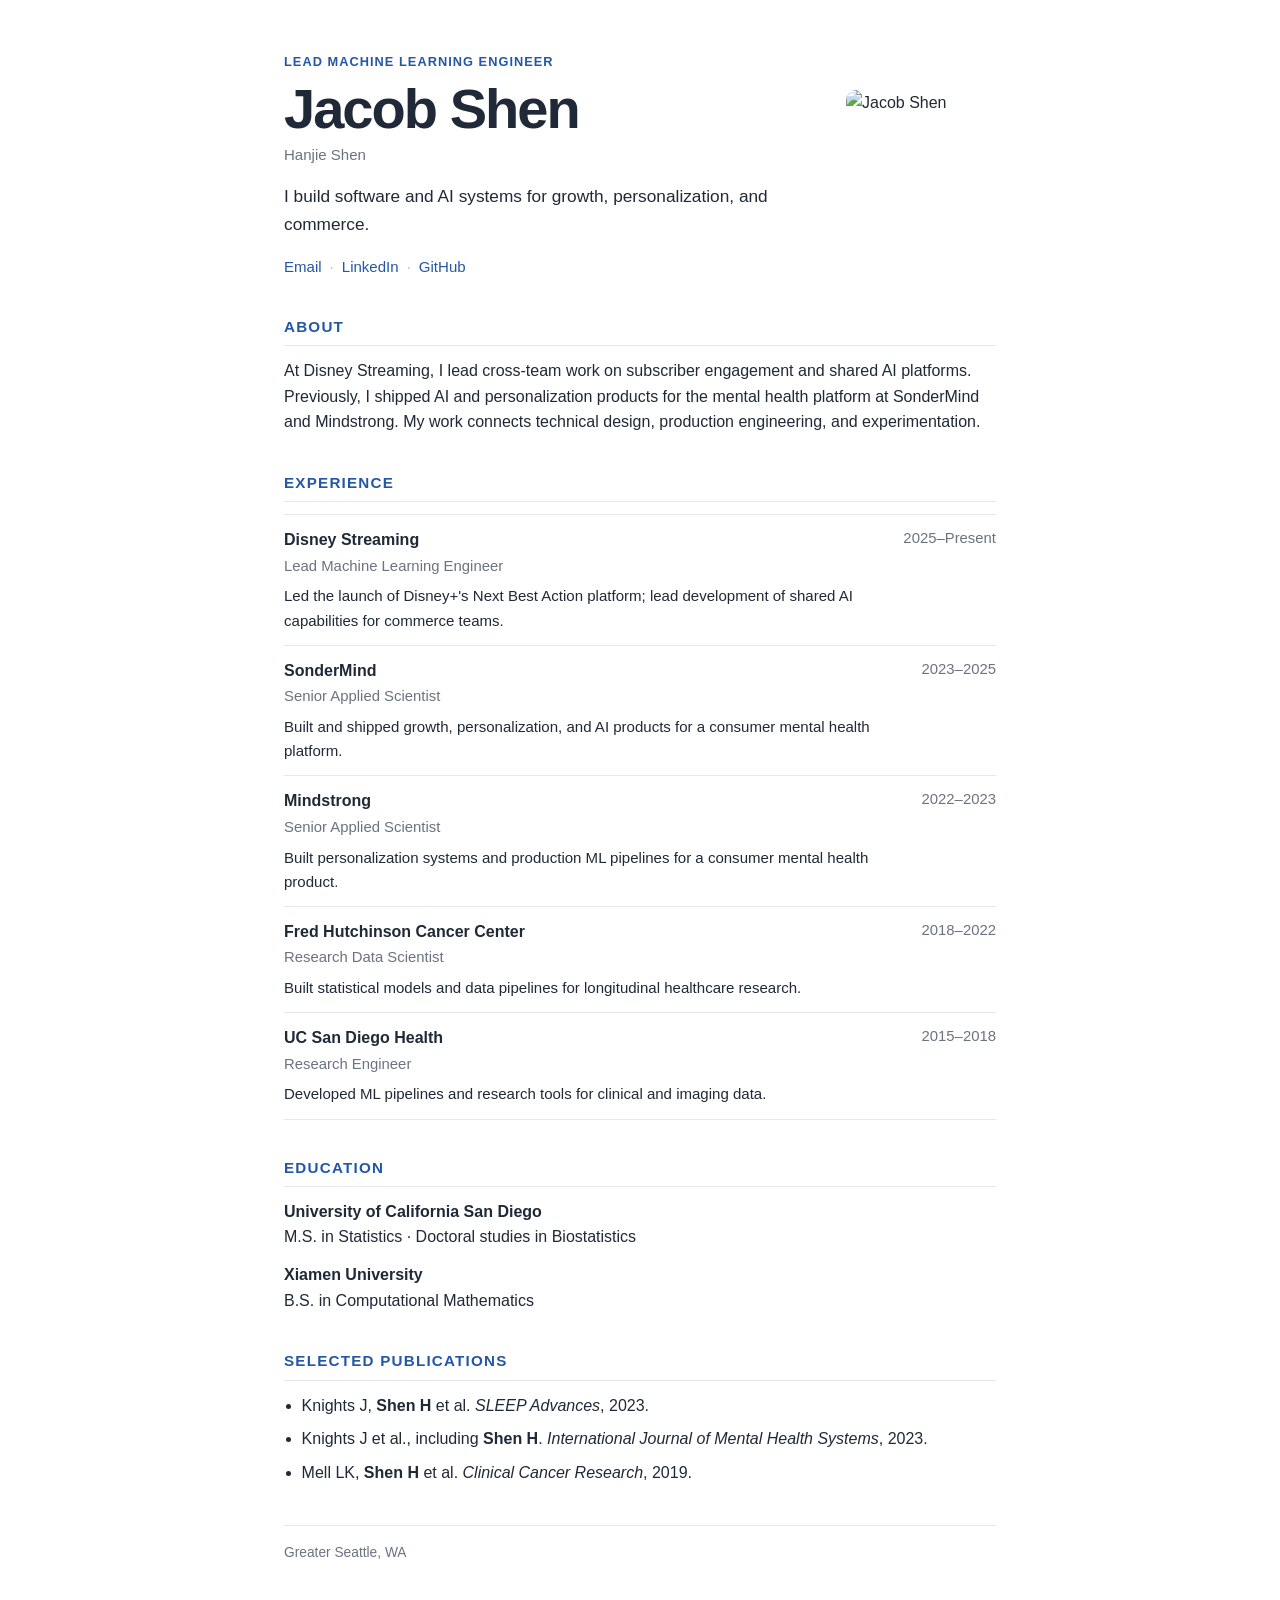
==== commit 2734dd22: "Update index.html" ====
--- a/index.html
+++ b/index.html
@@ -39,7 +39,7 @@
         <h2>About</h2>
         <p>
           At Disney Streaming, I lead cross-team work on subscriber engagement and shared AI
-          platforms. Previously, I shipped AI and personalization products at SonderMind and
+          platforms. Previously, I shipped AI and personalization products for the mental health platform at SonderMind and
           Mindstrong. My work connects technical design, production engineering, and experimentation.
         </p>
       </section>
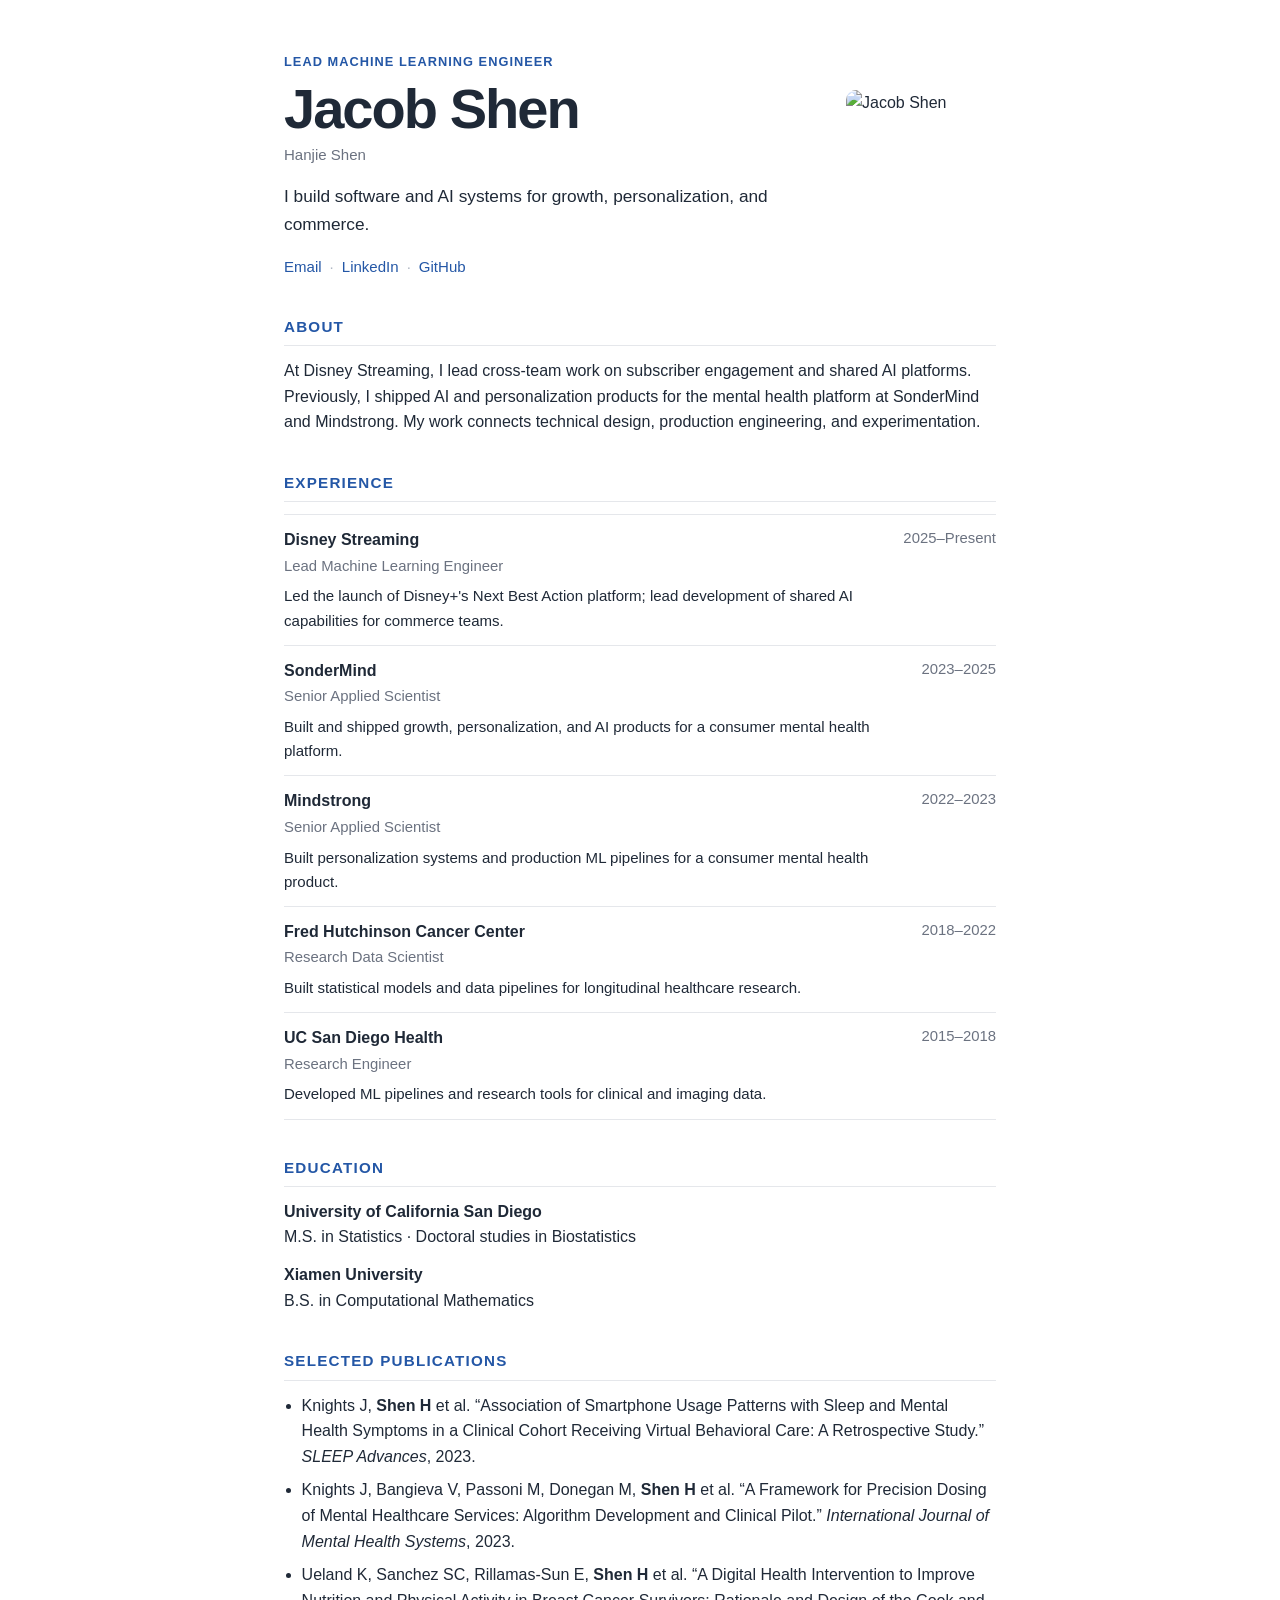
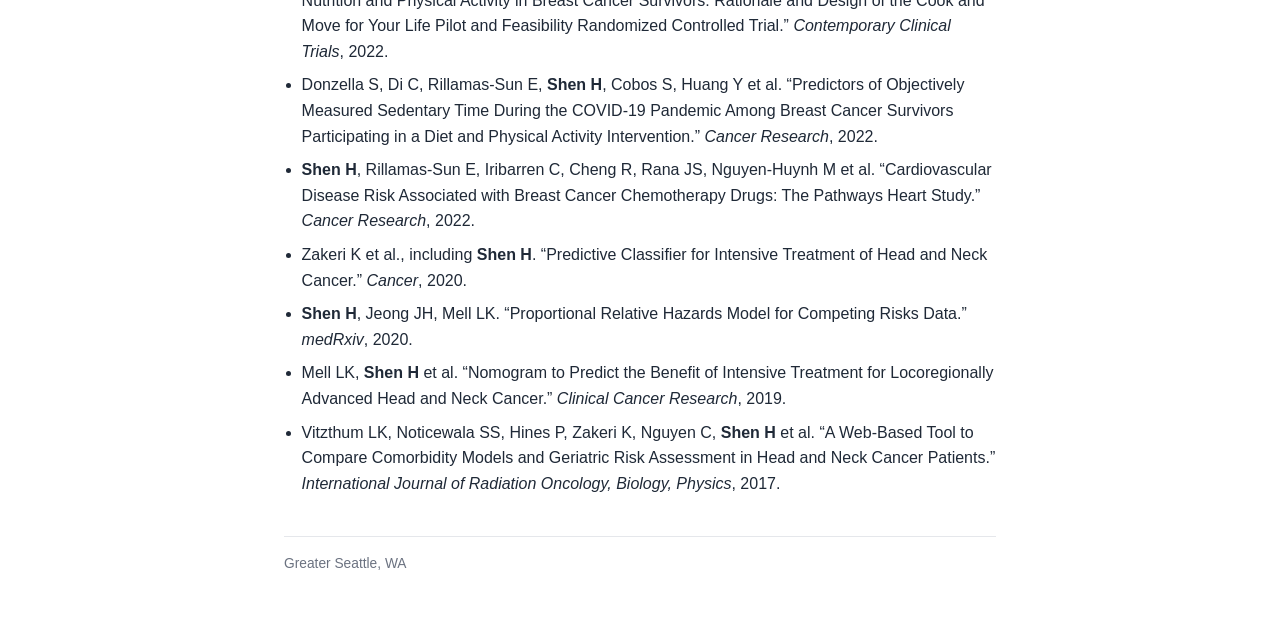
==== commit d05a3964: "Add complete selected publications" ====
--- a/index.html
+++ b/index.html
@@ -101,13 +101,31 @@
         <h2>Selected Publications</h2>
         <ul class="publications">
           <li>
-            Knights J, <strong>Shen H</strong> et al. <em>SLEEP Advances</em>, 2023.
+            Knights J, <strong>Shen H</strong> et al. “Association of Smartphone Usage Patterns with Sleep and Mental Health Symptoms in a Clinical Cohort Receiving Virtual Behavioral Care: A Retrospective Study.” <em>SLEEP Advances</em>, 2023.
           </li>
           <li>
-            Knights J et al., including <strong>Shen H</strong>. <em>International Journal of Mental Health Systems</em>, 2023.
+            Knights J, Bangieva V, Passoni M, Donegan M, <strong>Shen H</strong> et al. “A Framework for Precision Dosing of Mental Healthcare Services: Algorithm Development and Clinical Pilot.” <em>International Journal of Mental Health Systems</em>, 2023.
           </li>
           <li>
-            Mell LK, <strong>Shen H</strong> et al. <em>Clinical Cancer Research</em>, 2019.
+            Ueland K, Sanchez SC, Rillamas-Sun E, <strong>Shen H</strong> et al. “A Digital Health Intervention to Improve Nutrition and Physical Activity in Breast Cancer Survivors: Rationale and Design of the Cook and Move for Your Life Pilot and Feasibility Randomized Controlled Trial.” <em>Contemporary Clinical Trials</em>, 2022.
+          </li>
+          <li>
+            Donzella S, Di C, Rillamas-Sun E, <strong>Shen H</strong>, Cobos S, Huang Y et al. “Predictors of Objectively Measured Sedentary Time During the COVID-19 Pandemic Among Breast Cancer Survivors Participating in a Diet and Physical Activity Intervention.” <em>Cancer Research</em>, 2022.
+          </li>
+          <li>
+            <strong>Shen H</strong>, Rillamas-Sun E, Iribarren C, Cheng R, Rana JS, Nguyen-Huynh M et al. “Cardiovascular Disease Risk Associated with Breast Cancer Chemotherapy Drugs: The Pathways Heart Study.” <em>Cancer Research</em>, 2022.
+          </li>
+          <li>
+            Zakeri K et al., including <strong>Shen H</strong>. “Predictive Classifier for Intensive Treatment of Head and Neck Cancer.” <em>Cancer</em>, 2020.
+          </li>
+          <li>
+            <strong>Shen H</strong>, Jeong JH, Mell LK. “Proportional Relative Hazards Model for Competing Risks Data.” <em>medRxiv</em>, 2020.
+          </li>
+          <li>
+            Mell LK, <strong>Shen H</strong> et al. “Nomogram to Predict the Benefit of Intensive Treatment for Locoregionally Advanced Head and Neck Cancer.” <em>Clinical Cancer Research</em>, 2019.
+          </li>
+          <li>
+            Vitzthum LK, Noticewala SS, Hines P, Zakeri K, Nguyen C, <strong>Shen H</strong> et al. “A Web-Based Tool to Compare Comorbidity Models and Geriatric Risk Assessment in Head and Neck Cancer Patients.” <em>International Journal of Radiation Oncology, Biology, Physics</em>, 2017.
           </li>
         </ul>
       </section>
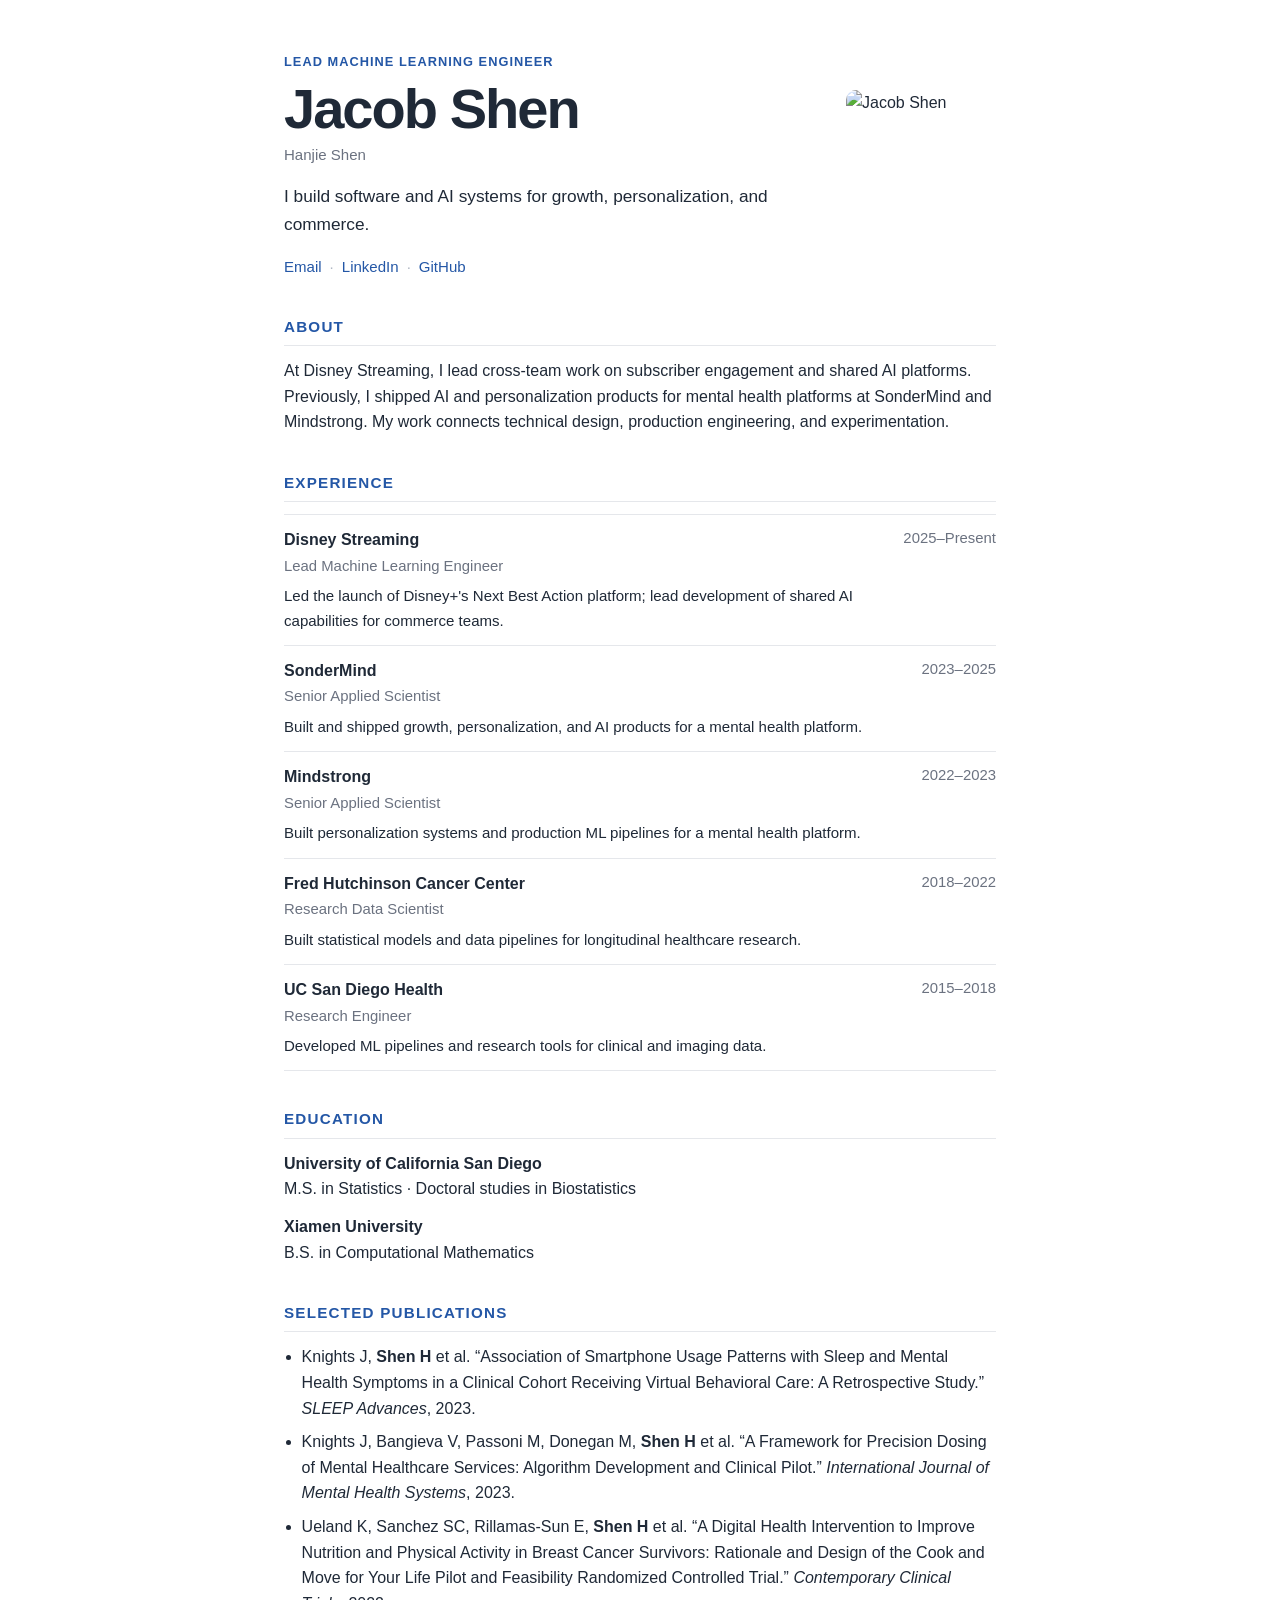
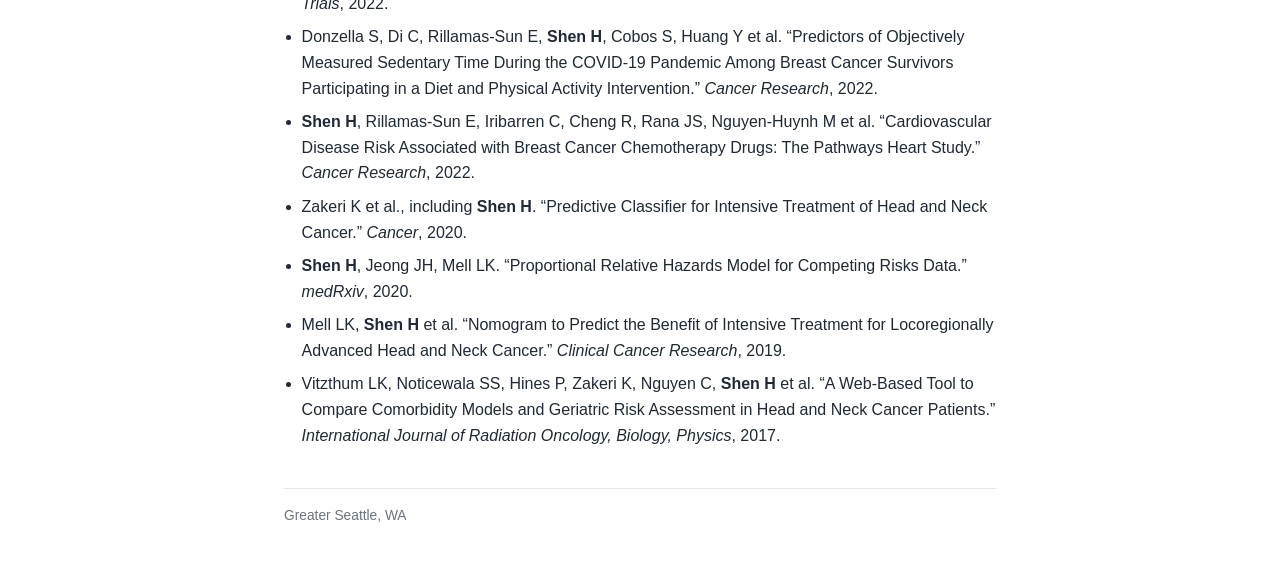
==== commit ef4109f4: "Use mental health platform consistently for SonderMind and Mindstrong" ====
--- a/index.html
+++ b/index.html
@@ -39,7 +39,7 @@
         <h2>About</h2>
         <p>
           At Disney Streaming, I lead cross-team work on subscriber engagement and shared AI
-          platforms. Previously, I shipped AI and personalization products for the mental health platform at SonderMind and
+          platforms. Previously, I shipped AI and personalization products for mental health platforms at SonderMind and
           Mindstrong. My work connects technical design, production engineering, and experimentation.
         </p>
       </section>
@@ -57,14 +57,14 @@
           <div class="timeline-row">
             <div>
               <strong>SonderMind</strong><br /><span>Senior Applied Scientist</span>
-              <p class="experience-copy">Built and shipped growth, personalization, and AI products for a consumer mental health platform.</p>
+              <p class="experience-copy">Built and shipped growth, personalization, and AI products for a mental health platform.</p>
             </div>
             <time>2023–2025</time>
           </div>
           <div class="timeline-row">
             <div>
               <strong>Mindstrong</strong><br /><span>Senior Applied Scientist</span>
-              <p class="experience-copy">Built personalization systems and production ML pipelines for a consumer mental health product.</p>
+              <p class="experience-copy">Built personalization systems and production ML pipelines for a mental health platform.</p>
             </div>
             <time>2022–2023</time>
           </div>
